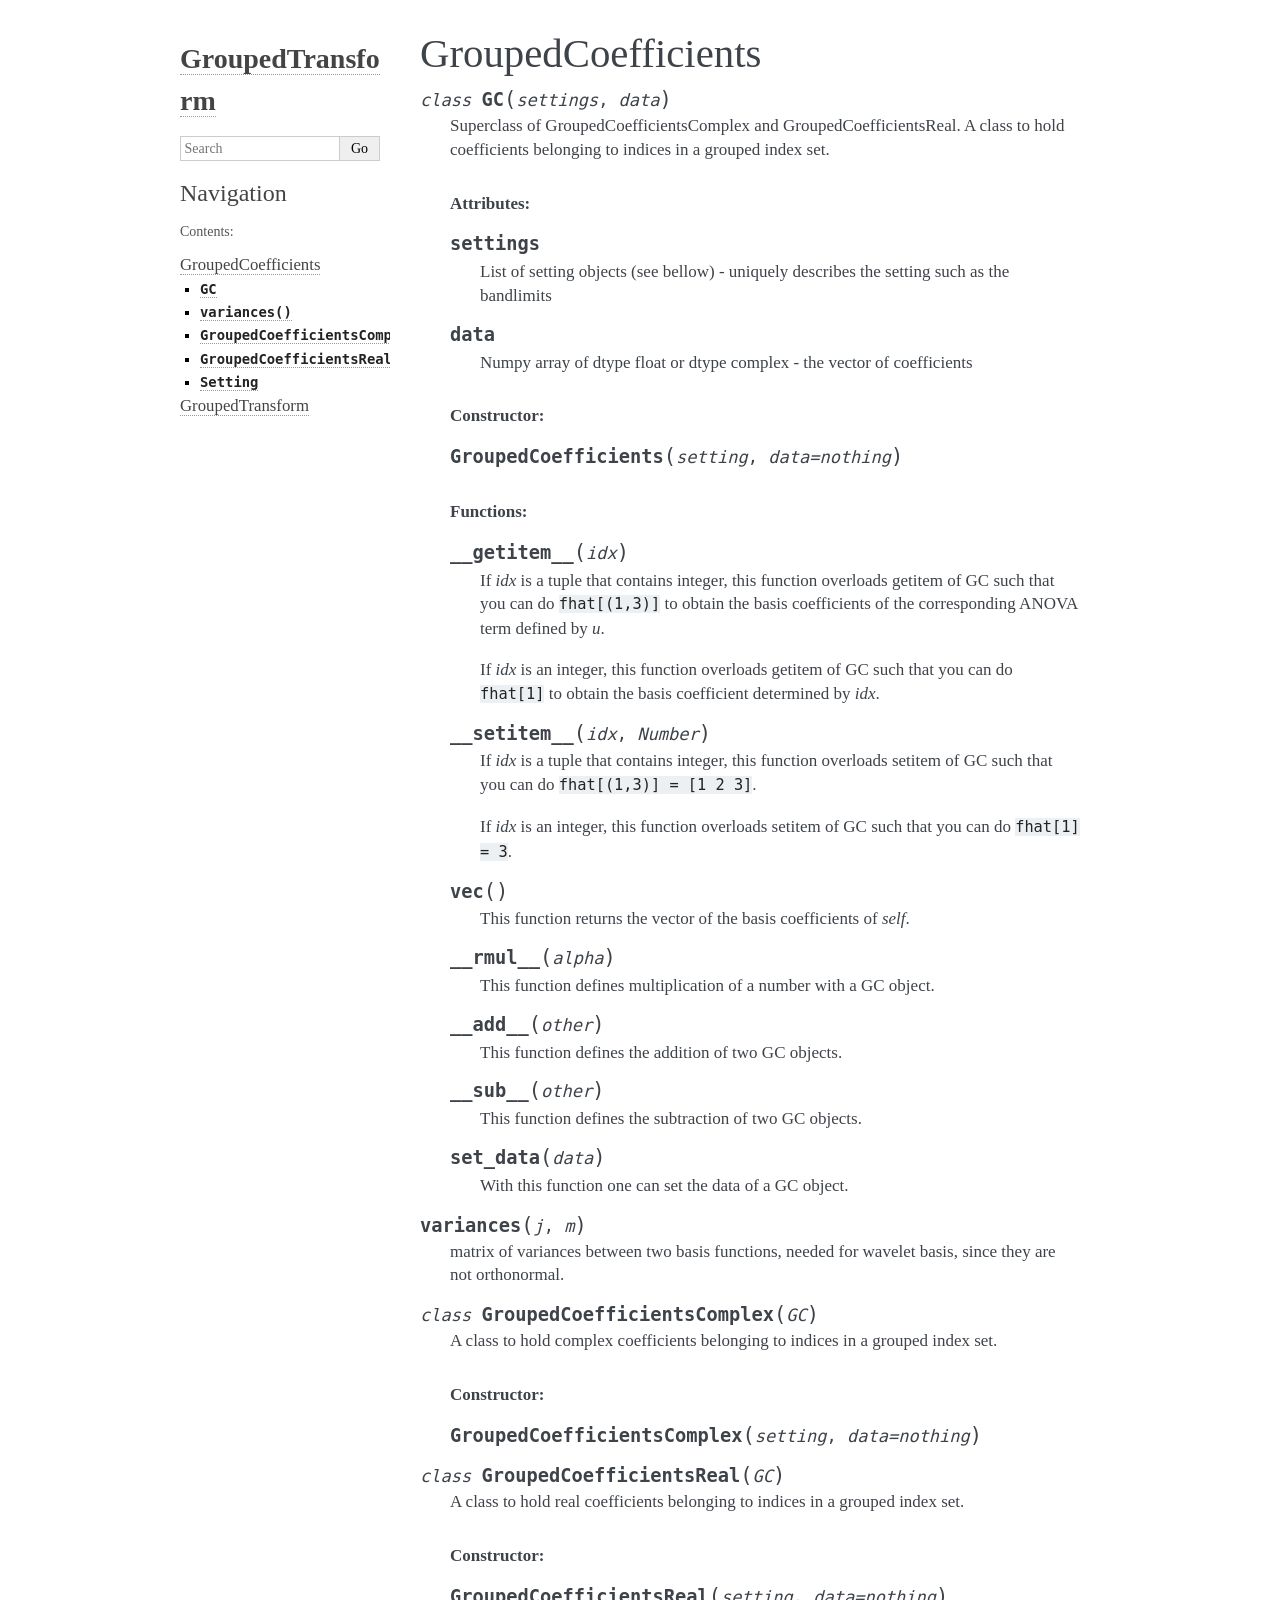
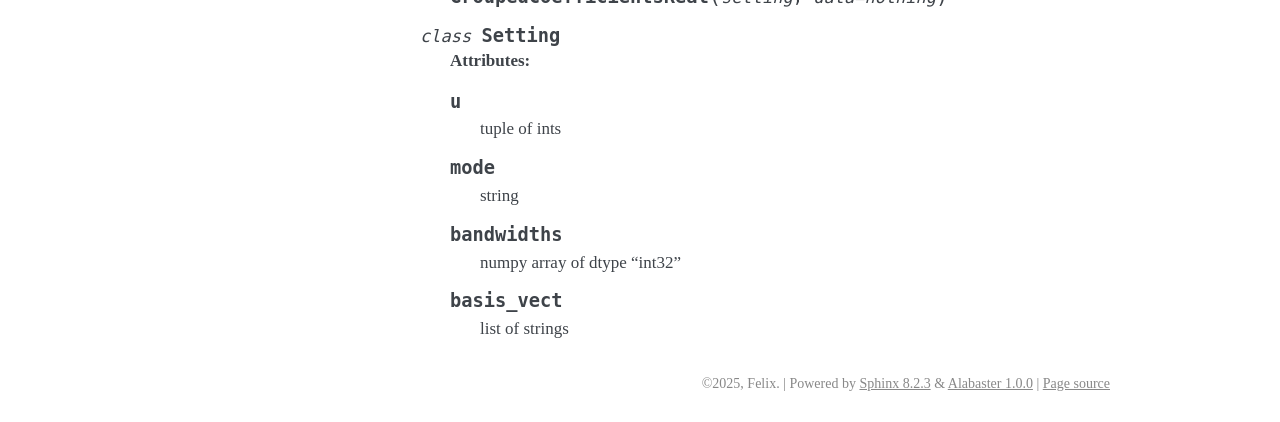
==== GC.html @ cc87ff0a "deploy: 52db843115d03a00d47e2cb00f927df97d5983b2" ====
<!DOCTYPE html>

<html lang="en" data-content_root="./">
  <head>
    <meta charset="utf-8" />
    <meta name="viewport" content="width=device-width, initial-scale=1.0" /><meta name="viewport" content="width=device-width, initial-scale=1" />

    <title>GroupedCoefficients &#8212; GroupedTransform 29.07.2025 documentation</title>
    <link rel="stylesheet" type="text/css" href="_static/pygments.css?v=d1102ebc" />
    <link rel="stylesheet" type="text/css" href="_static/basic.css?v=b08954a9" />
    <link rel="stylesheet" type="text/css" href="_static/alabaster.css?v=27fed22d" />
    <script src="_static/documentation_options.js?v=f8a20051"></script>
    <script src="_static/doctools.js?v=9bcbadda"></script>
    <script src="_static/sphinx_highlight.js?v=dc90522c"></script>
    <link rel="index" title="Index" href="genindex.html" />
    <link rel="search" title="Search" href="search.html" />
    <link rel="next" title="GroupedTransform" href="GroupedTransforms.html" />
    <link rel="prev" title="Test documentation" href="index.html" />
   
  <link rel="stylesheet" href="_static/custom.css" type="text/css" />
  

  
  

  </head><body>
  

    <div class="document">
      <div class="documentwrapper">
        <div class="bodywrapper">
          

          <div class="body" role="main">
            
  <section id="groupedcoefficients">
<h1>GroupedCoefficients<a class="headerlink" href="#groupedcoefficients" title="Link to this heading">¶</a></h1>
<dl class="py class">
<dt class="sig sig-object py" id="GC">
<em class="property"><span class="k"><span class="pre">class</span></span><span class="w"> </span></em><span class="sig-name descname"><span class="pre">GC</span></span><span class="sig-paren">(</span><em class="sig-param"><span class="n"><span class="pre">settings</span></span></em>, <em class="sig-param"><span class="n"><span class="pre">data</span></span></em><span class="sig-paren">)</span><a class="headerlink" href="#GC" title="Link to this definition">¶</a></dt>
<dd><p>Superclass of GroupedCoefficientsComplex and GroupedCoefficientsReal.
A class to hold coefficients belonging to indices in a grouped index set.</p>
<p class="rubric">Attributes:</p>
<dl class="py attribute">
<dt class="sig sig-object py" id="GC.settings">
<span class="sig-name descname"><span class="pre">settings</span></span><a class="headerlink" href="#GC.settings" title="Link to this definition">¶</a></dt>
<dd><p>List of setting objects (see bellow) - uniquely describes the setting such as the bandlimits</p>
</dd></dl>

<dl class="py attribute">
<dt class="sig sig-object py" id="GC.data">
<span class="sig-name descname"><span class="pre">data</span></span><a class="headerlink" href="#GC.data" title="Link to this definition">¶</a></dt>
<dd><p>Numpy array of dtype float or dtype complex - the vector of coefficients</p>
</dd></dl>

<p class="rubric">Constructor:</p>
<dl class="py method">
<dt class="sig sig-object py" id="GC.GroupedCoefficients">
<span class="sig-name descname"><span class="pre">GroupedCoefficients</span></span><span class="sig-paren">(</span><em class="sig-param"><span class="n"><span class="pre">setting</span></span></em>, <em class="sig-param"><span class="n"><span class="pre">data</span></span><span class="o"><span class="pre">=</span></span><span class="default_value"><span class="pre">nothing</span></span></em><span class="sig-paren">)</span><a class="headerlink" href="#GC.GroupedCoefficients" title="Link to this definition">¶</a></dt>
<dd></dd></dl>

<p class="rubric">Functions:</p>
<dl class="py method">
<dt class="sig sig-object py" id="GC.__getitem__">
<span class="sig-name descname"><span class="pre">__getitem__</span></span><span class="sig-paren">(</span><em class="sig-param"><span class="n"><span class="pre">idx</span></span></em><span class="sig-paren">)</span><a class="headerlink" href="#GC.__getitem__" title="Link to this definition">¶</a></dt>
<dd><p>If <cite>idx</cite> is a tuple that contains integer,
this function overloads getitem of GC such that you can do <code class="docutils literal notranslate"><span class="pre">fhat[(1,3)]</span></code> to obtain the basis coefficients of the corresponding ANOVA term defined by <cite>u</cite>.</p>
<p>If <cite>idx</cite> is an integer,
this function overloads getitem of GC such that you can do <code class="docutils literal notranslate"><span class="pre">fhat[1]</span></code> to obtain the basis coefficient determined by <cite>idx</cite>.</p>
</dd></dl>

<dl class="py method">
<dt class="sig sig-object py" id="GC.__setitem__">
<span class="sig-name descname"><span class="pre">__setitem__</span></span><span class="sig-paren">(</span><em class="sig-param"><span class="n"><span class="pre">idx</span></span></em>, <em class="sig-param"><span class="n"><span class="pre">Number</span></span></em><span class="sig-paren">)</span><a class="headerlink" href="#GC.__setitem__" title="Link to this definition">¶</a></dt>
<dd><p>If <cite>idx</cite> is a tuple that contains integer,
this function overloads setitem of GC such that you can do <code class="docutils literal notranslate"><span class="pre">fhat[(1,3)]</span> <span class="pre">=</span> <span class="pre">[1</span> <span class="pre">2</span> <span class="pre">3]</span></code>.</p>
<p>If <cite>idx</cite> is an integer,
this function overloads setitem of GC such that you can do <code class="docutils literal notranslate"><span class="pre">fhat[1]</span> <span class="pre">=</span> <span class="pre">3</span></code>.</p>
</dd></dl>

<dl class="py method">
<dt class="sig sig-object py" id="GC.vec">
<span class="sig-name descname"><span class="pre">vec</span></span><span class="sig-paren">(</span><span class="sig-paren">)</span><a class="headerlink" href="#GC.vec" title="Link to this definition">¶</a></dt>
<dd><p>This function returns the vector of the basis coefficients of <cite>self</cite>.</p>
</dd></dl>

<dl class="py method">
<dt class="sig sig-object py" id="GC.__rmul__">
<span class="sig-name descname"><span class="pre">__rmul__</span></span><span class="sig-paren">(</span><em class="sig-param"><span class="n"><span class="pre">alpha</span></span></em><span class="sig-paren">)</span><a class="headerlink" href="#GC.__rmul__" title="Link to this definition">¶</a></dt>
<dd><p>This function defines multiplication of a number with a GC object.</p>
</dd></dl>

<dl class="py method">
<dt class="sig sig-object py" id="GC.__add__">
<span class="sig-name descname"><span class="pre">__add__</span></span><span class="sig-paren">(</span><em class="sig-param"><span class="n"><span class="pre">other</span></span></em><span class="sig-paren">)</span><a class="headerlink" href="#GC.__add__" title="Link to this definition">¶</a></dt>
<dd><p>This function defines the addition of two GC objects.</p>
</dd></dl>

<dl class="py method">
<dt class="sig sig-object py" id="GC.__sub__">
<span class="sig-name descname"><span class="pre">__sub__</span></span><span class="sig-paren">(</span><em class="sig-param"><span class="n"><span class="pre">other</span></span></em><span class="sig-paren">)</span><a class="headerlink" href="#GC.__sub__" title="Link to this definition">¶</a></dt>
<dd><p>This function defines the subtraction of two GC objects.</p>
</dd></dl>

<dl class="py method">
<dt class="sig sig-object py" id="GC.set_data">
<span class="sig-name descname"><span class="pre">set_data</span></span><span class="sig-paren">(</span><em class="sig-param"><span class="n"><span class="pre">data</span></span></em><span class="sig-paren">)</span><a class="headerlink" href="#GC.set_data" title="Link to this definition">¶</a></dt>
<dd><p>With this function one can set the data of a GC object.</p>
</dd></dl>

</dd></dl>

<dl class="py function">
<dt class="sig sig-object py" id="variances">
<span class="sig-name descname"><span class="pre">variances</span></span><span class="sig-paren">(</span><em class="sig-param"><span class="n"><span class="pre">j</span></span></em>, <em class="sig-param"><span class="n"><span class="pre">m</span></span></em><span class="sig-paren">)</span><a class="headerlink" href="#variances" title="Link to this definition">¶</a></dt>
<dd><p>matrix of variances between two basis functions, needed for wavelet basis, since they are not orthonormal.</p>
</dd></dl>

<dl class="py class">
<dt class="sig sig-object py" id="GroupedCoefficientsComplex">
<em class="property"><span class="k"><span class="pre">class</span></span><span class="w"> </span></em><span class="sig-name descname"><span class="pre">GroupedCoefficientsComplex</span></span><span class="sig-paren">(</span><em class="sig-param"><span class="n"><span class="pre">GC</span></span></em><span class="sig-paren">)</span><a class="headerlink" href="#GroupedCoefficientsComplex" title="Link to this definition">¶</a></dt>
<dd><p>A class to hold complex coefficients belonging to indices in a grouped index set.</p>
<p class="rubric">Constructor:</p>
<dl class="py method">
<dt class="sig sig-object py" id="GroupedCoefficientsComplex.GroupedCoefficientsComplex">
<span class="sig-name descname"><span class="pre">GroupedCoefficientsComplex</span></span><span class="sig-paren">(</span><em class="sig-param"><span class="n"><span class="pre">setting</span></span></em>, <em class="sig-param"><span class="n"><span class="pre">data</span></span><span class="o"><span class="pre">=</span></span><span class="default_value"><span class="pre">nothing</span></span></em><span class="sig-paren">)</span><a class="headerlink" href="#GroupedCoefficientsComplex.GroupedCoefficientsComplex" title="Link to this definition">¶</a></dt>
<dd></dd></dl>

</dd></dl>

<dl class="py class">
<dt class="sig sig-object py" id="GroupedCoefficientsReal">
<em class="property"><span class="k"><span class="pre">class</span></span><span class="w"> </span></em><span class="sig-name descname"><span class="pre">GroupedCoefficientsReal</span></span><span class="sig-paren">(</span><em class="sig-param"><span class="n"><span class="pre">GC</span></span></em><span class="sig-paren">)</span><a class="headerlink" href="#GroupedCoefficientsReal" title="Link to this definition">¶</a></dt>
<dd><p>A class to hold real coefficients belonging to indices in a grouped index set.</p>
<p class="rubric">Constructor:</p>
<dl class="py method">
<dt class="sig sig-object py" id="GroupedCoefficientsReal.GroupedCoefficientsReal">
<span class="sig-name descname"><span class="pre">GroupedCoefficientsReal</span></span><span class="sig-paren">(</span><em class="sig-param"><span class="n"><span class="pre">setting</span></span></em>, <em class="sig-param"><span class="n"><span class="pre">data</span></span><span class="o"><span class="pre">=</span></span><span class="default_value"><span class="pre">nothing</span></span></em><span class="sig-paren">)</span><a class="headerlink" href="#GroupedCoefficientsReal.GroupedCoefficientsReal" title="Link to this definition">¶</a></dt>
<dd></dd></dl>

</dd></dl>

<dl class="py class">
<dt class="sig sig-object py" id="Setting">
<em class="property"><span class="k"><span class="pre">class</span></span><span class="w"> </span></em><span class="sig-name descname"><span class="pre">Setting</span></span><a class="headerlink" href="#Setting" title="Link to this definition">¶</a></dt>
<dd><p class="rubric">Attributes:</p>
<dl class="py attribute">
<dt class="sig sig-object py" id="Setting.u">
<span class="sig-name descname"><span class="pre">u</span></span><a class="headerlink" href="#Setting.u" title="Link to this definition">¶</a></dt>
<dd><p>tuple of ints</p>
</dd></dl>

<dl class="py attribute">
<dt class="sig sig-object py" id="Setting.mode">
<span class="sig-name descname"><span class="pre">mode</span></span><a class="headerlink" href="#Setting.mode" title="Link to this definition">¶</a></dt>
<dd><p>string</p>
</dd></dl>

<dl class="py attribute">
<dt class="sig sig-object py" id="Setting.bandwidths">
<span class="sig-name descname"><span class="pre">bandwidths</span></span><a class="headerlink" href="#Setting.bandwidths" title="Link to this definition">¶</a></dt>
<dd><p>numpy array of dtype “int32”</p>
</dd></dl>

<dl class="py attribute">
<dt class="sig sig-object py" id="Setting.basis_vect">
<span class="sig-name descname"><span class="pre">basis_vect</span></span><a class="headerlink" href="#Setting.basis_vect" title="Link to this definition">¶</a></dt>
<dd><p>list of strings</p>
</dd></dl>

</dd></dl>

</section>


          </div>
          
        </div>
      </div>
      <div class="sphinxsidebar" role="navigation" aria-label="Main">
        <div class="sphinxsidebarwrapper">
<h1 class="logo"><a href="index.html">GroupedTransform</a></h1>









<search id="searchbox" style="display: none" role="search">
    <div class="searchformwrapper">
    <form class="search" action="search.html" method="get">
      <input type="text" name="q" aria-labelledby="searchlabel" autocomplete="off" autocorrect="off" autocapitalize="off" spellcheck="false" placeholder="Search"/>
      <input type="submit" value="Go" />
    </form>
    </div>
</search>
<script>document.getElementById('searchbox').style.display = "block"</script><h3>Navigation</h3>
<p class="caption" role="heading"><span class="caption-text">Contents:</span></p>
<ul class="current">
<li class="toctree-l1 current"><a class="current reference internal" href="#">GroupedCoefficients</a><ul>
<li class="toctree-l2"><a class="reference internal" href="#GC"><code class="docutils literal notranslate"><span class="pre">GC</span></code></a></li>
<li class="toctree-l2"><a class="reference internal" href="#variances"><code class="docutils literal notranslate"><span class="pre">variances()</span></code></a></li>
<li class="toctree-l2"><a class="reference internal" href="#GroupedCoefficientsComplex"><code class="docutils literal notranslate"><span class="pre">GroupedCoefficientsComplex</span></code></a></li>
<li class="toctree-l2"><a class="reference internal" href="#GroupedCoefficientsReal"><code class="docutils literal notranslate"><span class="pre">GroupedCoefficientsReal</span></code></a></li>
<li class="toctree-l2"><a class="reference internal" href="#Setting"><code class="docutils literal notranslate"><span class="pre">Setting</span></code></a></li>
</ul>
</li>
<li class="toctree-l1"><a class="reference internal" href="GroupedTransforms.html">GroupedTransform</a></li>
</ul>

<div class="relations">
<h3>Related Topics</h3>
<ul>
  <li><a href="index.html">Documentation overview</a><ul>
      <li>Previous: <a href="index.html" title="previous chapter">Test documentation</a></li>
      <li>Next: <a href="GroupedTransforms.html" title="next chapter">GroupedTransform</a></li>
  </ul></li>
</ul>
</div>








        </div>
      </div>
      <div class="clearer"></div>
    </div>
    <div class="footer">
      &#169;2025, Felix.
      
      |
      Powered by <a href="https://www.sphinx-doc.org/">Sphinx 8.2.3</a>
      &amp; <a href="https://alabaster.readthedocs.io">Alabaster 1.0.0</a>
      
      |
      <a href="_sources/GC.rst.txt"
          rel="nofollow">Page source</a>
    </div>

    

    
  </body>
</html>
---- _static/pygments.css ----
pre { line-height: 125%; }
td.linenos .normal { color: inherit; background-color: transparent; padding-left: 5px; padding-right: 5px; }
span.linenos { color: inherit; background-color: transparent; padding-left: 5px; padding-right: 5px; }
td.linenos .special { color: #000000; background-color: #ffffc0; padding-left: 5px; padding-right: 5px; }
span.linenos.special { color: #000000; background-color: #ffffc0; padding-left: 5px; padding-right: 5px; }
.highlight .hll { background-color: #ffffcc }
.highlight { background: #f8f8f8; }
.highlight .c { color: #8f5902; font-style: italic } /* Comment */
.highlight .err { color: #a40000; border: 1px solid #ef2929 } /* Error */
.highlight .g { color: #000000 } /* Generic */
.highlight .k { color: #004461; font-weight: bold } /* Keyword */
.highlight .l { color: #000000 } /* Literal */
.highlight .n { color: #000000 } /* Name */
.highlight .o { color: #582800 } /* Operator */
.highlight .x { color: #000000 } /* Other */
.highlight .p { color: #000000; font-weight: bold } /* Punctuation */
.highlight .ch { color: #8f5902; font-style: italic } /* Comment.Hashbang */
.highlight .cm { color: #8f5902; font-style: italic } /* Comment.Multiline */
.highlight .cp { color: #8f5902 } /* Comment.Preproc */
.highlight .cpf { color: #8f5902; font-style: italic } /* Comment.PreprocFile */
.highlight .c1 { color: #8f5902; font-style: italic } /* Comment.Single */
.highlight .cs { color: #8f5902; font-style: italic } /* Comment.Special */
.highlight .gd { color: #a40000 } /* Generic.Deleted */
.highlight .ge { color: #000000; font-style: italic } /* Generic.Emph */
.highlight .ges { color: #000000 } /* Generic.EmphStrong */
.highlight .gr { color: #ef2929 } /* Generic.Error */
.highlight .gh { color: #000080; font-weight: bold } /* Generic.Heading */
.highlight .gi { color: #00A000 } /* Generic.Inserted */
.highlight .go { color: #888888 } /* Generic.Output */
.highlight .gp { color: #745334 } /* Generic.Prompt */
.highlight .gs { color: #000000; font-weight: bold } /* Generic.Strong */
.highlight .gu { color: #800080; font-weight: bold } /* Generic.Subheading */
.highlight .gt { color: #a40000; font-weight: bold } /* Generic.Traceback */
.highlight .kc { color: #004461; font-weight: bold } /* Keyword.Constant */
.highlight .kd { color: #004461; font-weight: bold } /* Keyword.Declaration */
.highlight .kn { color: #004461; font-weight: bold } /* Keyword.Namespace */
.highlight .kp { color: #004461; font-weight: bold } /* Keyword.Pseudo */
.highlight .kr { color: #004461; font-weight: bold } /* Keyword.Reserved */
.highlight .kt { color: #004461; font-weight: bold } /* Keyword.Type */
.highlight .ld { color: #000000 } /* Literal.Date */
.highlight .m { color: #990000 } /* Literal.Number */
.highlight .s { color: #4e9a06 } /* Literal.String */
.highlight .na { color: #c4a000 } /* Name.Attribute */
.highlight .nb { color: #004461 } /* Name.Builtin */
.highlight .nc { color: #000000 } /* Name.Class */
.highlight .no { color: #000000 } /* Name.Constant */
.highlight .nd { color: #888888 } /* Name.Decorator */
.highlight .ni { color: #ce5c00 } /* Name.Entity */
.highlight .ne { color: #cc0000; font-weight: bold } /* Name.Exception */
.highlight .nf { color: #000000 } /* Name.Function */
.highlight .nl { color: #f57900 } /* Name.Label */
.highlight .nn { color: #000000 } /* Name.Namespace */
.highlight .nx { color: #000000 } /* Name.Other */
.highlight .py { color: #000000 } /* Name.Property */
.highlight .nt { color: #004461; font-weight: bold } /* Name.Tag */
.highlight .nv { color: #000000 } /* Name.Variable */
.highlight .ow { color: #004461; font-weight: bold } /* Operator.Word */
.highlight .pm { color: #000000; font-weight: bold } /* Punctuation.Marker */
.highlight .w { color: #f8f8f8 } /* Text.Whitespace */
.highlight .mb { color: #990000 } /* Literal.Number.Bin */
.highlight .mf { color: #990000 } /* Literal.Number.Float */
.highlight .mh { color: #990000 } /* Literal.Number.Hex */
.highlight .mi { color: #990000 } /* Literal.Number.Integer */
.highlight .mo { color: #990000 } /* Literal.Number.Oct */
.highlight .sa { color: #4e9a06 } /* Literal.String.Affix */
.highlight .sb { color: #4e9a06 } /* Literal.String.Backtick */
.highlight .sc { color: #4e9a06 } /* Literal.String.Char */
.highlight .dl { color: #4e9a06 } /* Literal.String.Delimiter */
.highlight .sd { color: #8f5902; font-style: italic } /* Literal.String.Doc */
.highlight .s2 { color: #4e9a06 } /* Literal.String.Double */
.highlight .se { color: #4e9a06 } /* Literal.String.Escape */
.highlight .sh { color: #4e9a06 } /* Literal.String.Heredoc */
.highlight .si { color: #4e9a06 } /* Literal.String.Interpol */
.highlight .sx { color: #4e9a06 } /* Literal.String.Other */
.highlight .sr { color: #4e9a06 } /* Literal.String.Regex */
.highlight .s1 { color: #4e9a06 } /* Literal.String.Single */
.highlight .ss { color: #4e9a06 } /* Literal.String.Symbol */
.highlight .bp { color: #3465a4 } /* Name.Builtin.Pseudo */
.highlight .fm { color: #000000 } /* Name.Function.Magic */
.highlight .vc { color: #000000 } /* Name.Variable.Class */
.highlight .vg { color: #000000 } /* Name.Variable.Global */
.highlight .vi { color: #000000 } /* Name.Variable.Instance */
.highlight .vm { color: #000000 } /* Name.Variable.Magic */
.highlight .il { color: #990000 } /* Literal.Number.Integer.Long */
---- _static/basic.css ----
/*
 * Sphinx stylesheet -- basic theme.
 */

/* -- main layout ----------------------------------------------------------- */

div.clearer {
    clear: both;
}

div.section::after {
    display: block;
    content: '';
    clear: left;
}

/* -- relbar ---------------------------------------------------------------- */

div.related {
    width: 100%;
    font-size: 90%;
}

div.related h3 {
    display: none;
}

div.related ul {
    margin: 0;
    padding: 0 0 0 10px;
    list-style: none;
}

div.related li {
    display: inline;
}

div.related li.right {
    float: right;
    margin-right: 5px;
}

/* -- sidebar --------------------------------------------------------------- */

div.sphinxsidebarwrapper {
    padding: 10px 5px 0 10px;
}

div.sphinxsidebar {
    float: left;
    width: 230px;
    margin-left: -100%;
    font-size: 90%;
    word-wrap: break-word;
    overflow-wrap : break-word;
}

div.sphinxsidebar ul {
    list-style: none;
}

div.sphinxsidebar ul ul,
div.sphinxsidebar ul.want-points {
    margin-left: 20px;
    list-style: square;
}

div.sphinxsidebar ul ul {
    margin-top: 0;
    margin-bottom: 0;
}

div.sphinxsidebar form {
    margin-top: 10px;
}

div.sphinxsidebar input {
    border: 1px solid #98dbcc;
    font-family: sans-serif;
    font-size: 1em;
}

div.sphinxsidebar #searchbox form.search {
    overflow: hidden;
}

div.sphinxsidebar #searchbox input[type="text"] {
    float: left;
    width: 80%;
    padding: 0.25em;
    box-sizing: border-box;
}

div.sphinxsidebar #searchbox input[type="submit"] {
    float: left;
    width: 20%;
    border-left: none;
    padding: 0.25em;
    box-sizing: border-box;
}


img {
    border: 0;
    max-width: 100%;
}

/* -- search page ----------------------------------------------------------- */

ul.search {
    margin-top: 10px;
}

ul.search li {
    padding: 5px 0;
}

ul.search li a {
    font-weight: bold;
}

ul.search li p.context {
    color: #888;
    margin: 2px 0 0 30px;
    text-align: left;
}

ul.keywordmatches li.goodmatch a {
    font-weight: bold;
}

/* -- index page ------------------------------------------------------------ */

table.contentstable {
    width: 90%;
    margin-left: auto;
    margin-right: auto;
}

table.contentstable p.biglink {
    line-height: 150%;
}

a.biglink {
    font-size: 1.3em;
}

span.linkdescr {
    font-style: italic;
    padding-top: 5px;
    font-size: 90%;
}

/* -- general index --------------------------------------------------------- */

table.indextable {
    width: 100%;
}

table.indextable td {
    text-align: left;
    vertical-align: top;
}

table.indextable ul {
    margin-top: 0;
    margin-bottom: 0;
    list-style-type: none;
}

table.indextable > tbody > tr > td > ul {
    padding-left: 0em;
}

table.indextable tr.pcap {
    height: 10px;
}

table.indextable tr.cap {
    margin-top: 10px;
    background-color: #f2f2f2;
}

img.toggler {
    margin-right: 3px;
    margin-top: 3px;
    cursor: pointer;
}

div.modindex-jumpbox {
    border-top: 1px solid #ddd;
    border-bottom: 1px solid #ddd;
    margin: 1em 0 1em 0;
    padding: 0.4em;
}

div.genindex-jumpbox {
    border-top: 1px solid #ddd;
    border-bottom: 1px solid #ddd;
    margin: 1em 0 1em 0;
    padding: 0.4em;
}

/* -- domain module index --------------------------------------------------- */

table.modindextable td {
    padding: 2px;
    border-collapse: collapse;
}

/* -- general body styles --------------------------------------------------- */

div.body {
    min-width: inherit;
    max-width: 800px;
}

div.body p, div.body dd, div.body li, div.body blockquote {
    -moz-hyphens: auto;
    -ms-hyphens: auto;
    -webkit-hyphens: auto;
    hyphens: auto;
}

a.headerlink {
    visibility: hidden;
}

a:visited {
    color: #551A8B;
}

h1:hover > a.headerlink,
h2:hover > a.headerlink,
h3:hover > a.headerlink,
h4:hover > a.headerlink,
h5:hover > a.headerlink,
h6:hover > a.headerlink,
dt:hover > a.headerlink,
caption:hover > a.headerlink,
p.caption:hover > a.headerlink,
div.code-block-caption:hover > a.headerlink {
    visibility: visible;
}

div.body p.caption {
    text-align: inherit;
}

div.body td {
    text-align: left;
}

.first {
    margin-top: 0 !important;
}

p.rubric {
    margin-top: 30px;
    font-weight: bold;
}

img.align-left, figure.align-left, .figure.align-left, object.align-left {
    clear: left;
    float: left;
    margin-right: 1em;
}

img.align-right, figure.align-right, .figure.align-right, object.align-right {
    clear: right;
    float: right;
    margin-left: 1em;
}

img.align-center, figure.align-center, .figure.align-center, object.align-center {
  display: block;
  margin-left: auto;
  margin-right: auto;
}

img.align-default, figure.align-default, .figure.align-default {
  display: block;
  margin-left: auto;
  margin-right: auto;
}

.align-left {
    text-align: left;
}

.align-center {
    text-align: center;
}

.align-default {
    text-align: center;
}

.align-right {
    text-align: right;
}

/* -- sidebars -------------------------------------------------------------- */

div.sidebar,
aside.sidebar {
    margin: 0 0 0.5em 1em;
    border: 1px solid #ddb;
    padding: 7px;
    background-color: #ffe;
    width: 40%;
    float: right;
    clear: right;
    overflow-x: auto;
}

p.sidebar-title {
    font-weight: bold;
}

nav.contents,
aside.topic,
div.admonition, div.topic, blockquote {
    clear: left;
}

/* -- topics ---------------------------------------------------------------- */

nav.contents,
aside.topic,
div.topic {
    border: 1px solid #ccc;
    padding: 7px;
    margin: 10px 0 10px 0;
}

p.topic-title {
    font-size: 1.1em;
    font-weight: bold;
    margin-top: 10px;
}

/* -- admonitions ----------------------------------------------------------- */

div.admonition {
    margin-top: 10px;
    margin-bottom: 10px;
    padding: 7px;
}

div.admonition dt {
    font-weight: bold;
}

p.admonition-title {
    margin: 0px 10px 5px 0px;
    font-weight: bold;
}

div.body p.centered {
    text-align: center;
    margin-top: 25px;
}

/* -- content of sidebars/topics/admonitions -------------------------------- */

div.sidebar > :last-child,
aside.sidebar > :last-child,
nav.contents > :last-child,
aside.topic > :last-child,
div.topic > :last-child,
div.admonition > :last-child {
    margin-bottom: 0;
}

div.sidebar::after,
aside.sidebar::after,
nav.contents::after,
aside.topic::after,
div.topic::after,
div.admonition::after,
blockquote::after {
    display: block;
    content: '';
    clear: both;
}

/* -- tables ---------------------------------------------------------------- */

table.docutils {
    margin-top: 10px;
    margin-bottom: 10px;
    border: 0;
    border-collapse: collapse;
}

table.align-center {
    margin-left: auto;
    margin-right: auto;
}

table.align-default {
    margin-left: auto;
    margin-right: auto;
}

table caption span.caption-number {
    font-style: italic;
}

table caption span.caption-text {
}

table.docutils td, table.docutils th {
    padding: 1px 8px 1px 5px;
    border-top: 0;
    border-left: 0;
    border-right: 0;
    border-bottom: 1px solid #aaa;
}

th {
    text-align: left;
    padding-right: 5px;
}

table.citation {
    border-left: solid 1px gray;
    margin-left: 1px;
}

table.citation td {
    border-bottom: none;
}

th > :first-child,
td > :first-child {
    margin-top: 0px;
}

th > :last-child,
td > :last-child {
    margin-bottom: 0px;
}

/* -- figures --------------------------------------------------------------- */

div.figure, figure {
    margin: 0.5em;
    padding: 0.5em;
}

div.figure p.caption, figcaption {
    padding: 0.3em;
}

div.figure p.caption span.caption-number,
figcaption span.caption-number {
    font-style: italic;
}

div.figure p.caption span.caption-text,
figcaption span.caption-text {
}

/* -- field list styles ----------------------------------------------------- */

table.field-list td, table.field-list th {
    border: 0 !important;
}

.field-list ul {
    margin: 0;
    padding-left: 1em;
}

.field-list p {
    margin: 0;
}

.field-name {
    -moz-hyphens: manual;
    -ms-hyphens: manual;
    -webkit-hyphens: manual;
    hyphens: manual;
}

/* -- hlist styles ---------------------------------------------------------- */

table.hlist {
    margin: 1em 0;
}

table.hlist td {
    vertical-align: top;
}

/* -- object description styles --------------------------------------------- */

.sig {
	font-family: 'Consolas', 'Menlo', 'DejaVu Sans Mono', 'Bitstream Vera Sans Mono', monospace;
}

.sig-name, code.descname {
    background-color: transparent;
    font-weight: bold;
}

.sig-name {
	font-size: 1.1em;
}

code.descname {
    font-size: 1.2em;
}

.sig-prename, code.descclassname {
    background-color: transparent;
}

.optional {
    font-size: 1.3em;
}

.sig-paren {
    font-size: larger;
}

.sig-param.n {
	font-style: italic;
}

/* C++ specific styling */

.sig-inline.c-texpr,
.sig-inline.cpp-texpr {
	font-family: unset;
}

.sig.c   .k, .sig.c   .kt,
.sig.cpp .k, .sig.cpp .kt {
	color: #0033B3;
}

.sig.c   .m,
.sig.cpp .m {
	color: #1750EB;
}

.sig.c   .s, .sig.c   .sc,
.sig.cpp .s, .sig.cpp .sc {
	color: #067D17;
}


/* -- other body styles ----------------------------------------------------- */

ol.arabic {
    list-style: decimal;
}

ol.loweralpha {
    list-style: lower-alpha;
}

ol.upperalpha {
    list-style: upper-alpha;
}

ol.lowerroman {
    list-style: lower-roman;
}

ol.upperroman {
    list-style: upper-roman;
}

:not(li) > ol > li:first-child > :first-child,
:not(li) > ul > li:first-child > :first-child {
    margin-top: 0px;
}

:not(li) > ol > li:last-child > :last-child,
:not(li) > ul > li:last-child > :last-child {
    margin-bottom: 0px;
}

ol.simple ol p,
ol.simple ul p,
ul.simple ol p,
ul.simple ul p {
    margin-top: 0;
}

ol.simple > li:not(:first-child) > p,
ul.simple > li:not(:first-child) > p {
    margin-top: 0;
}

ol.simple p,
ul.simple p {
    margin-bottom: 0;
}

aside.footnote > span,
div.citation > span {
    float: left;
}
aside.footnote > span:last-of-type,
div.citation > span:last-of-type {
  padding-right: 0.5em;
}
aside.footnote > p {
  margin-left: 2em;
}
div.citation > p {
  margin-left: 4em;
}
aside.footnote > p:last-of-type,
div.citation > p:last-of-type {
    margin-bottom: 0em;
}
aside.footnote > p:last-of-type:after,
div.citation > p:last-of-type:after {
    content: "";
    clear: both;
}

dl.field-list {
    display: grid;
    grid-template-columns: fit-content(30%) auto;
}

dl.field-list > dt {
    font-weight: bold;
    word-break: break-word;
    padding-left: 0.5em;
    padding-right: 5px;
}

dl.field-list > dd {
    padding-left: 0.5em;
    margin-top: 0em;
    margin-left: 0em;
    margin-bottom: 0em;
}

dl {
    margin-bottom: 15px;
}

dd > :first-child {
    margin-top: 0px;
}

dd ul, dd table {
    margin-bottom: 10px;
}

dd {
    margin-top: 3px;
    margin-bottom: 10px;
    margin-left: 30px;
}

.sig dd {
    margin-top: 0px;
    margin-bottom: 0px;
}

.sig dl {
    margin-top: 0px;
    margin-bottom: 0px;
}

dl > dd:last-child,
dl > dd:last-child > :last-child {
    margin-bottom: 0;
}

dt:target, span.highlighted {
    background-color: #fbe54e;
}

rect.highlighted {
    fill: #fbe54e;
}

dl.glossary dt {
    font-weight: bold;
    font-size: 1.1em;
}

.versionmodified {
    font-style: italic;
}

.system-message {
    background-color: #fda;
    padding: 5px;
    border: 3px solid red;
}

.footnote:target  {
    background-color: #ffa;
}

.line-block {
    display: block;
    margin-top: 1em;
    margin-bottom: 1em;
}

.line-block .line-block {
    margin-top: 0;
    margin-bottom: 0;
    margin-left: 1.5em;
}

.guilabel, .menuselection {
    font-family: sans-serif;
}

.accelerator {
    text-decoration: underline;
}

.classifier {
    font-style: oblique;
}

.classifier:before {
    font-style: normal;
    margin: 0 0.5em;
    content: ":";
    display: inline-block;
}

abbr, acronym {
    border-bottom: dotted 1px;
    cursor: help;
}

/* -- code displays --------------------------------------------------------- */

pre {
    overflow: auto;
    overflow-y: hidden;  /* fixes display issues on Chrome browsers */
}

pre, div[class*="highlight-"] {
    clear: both;
}

span.pre {
    -moz-hyphens: none;
    -ms-hyphens: none;
    -webkit-hyphens: none;
    hyphens: none;
    white-space: nowrap;
}

div[class*="highlight-"] {
    margin: 1em 0;
}

td.linenos pre {
    border: 0;
    background-color: transparent;
    color: #aaa;
}

table.highlighttable {
    display: block;
}

table.highlighttable tbody {
    display: block;
}

table.highlighttable tr {
    display: flex;
}

table.highlighttable td {
    margin: 0;
    padding: 0;
}

table.highlighttable td.linenos {
    padding-right: 0.5em;
}

table.highlighttable td.code {
    flex: 1;
    overflow: hidden;
}

.highlight .hll {
    display: block;
}

div.highlight pre,
table.highlighttable pre {
    margin: 0;
}

div.code-block-caption + div {
    margin-top: 0;
}

div.code-block-caption {
    margin-top: 1em;
    padding: 2px 5px;
    font-size: small;
}

div.code-block-caption code {
    background-color: transparent;
}

table.highlighttable td.linenos,
span.linenos,
div.highlight span.gp {  /* gp: Generic.Prompt */
  user-select: none;
  -webkit-user-select: text; /* Safari fallback only */
  -webkit-user-select: none; /* Chrome/Safari */
  -moz-user-select: none; /* Firefox */
  -ms-user-select: none; /* IE10+ */
}

div.code-block-caption span.caption-number {
    padding: 0.1em 0.3em;
    font-style: italic;
}

div.code-block-caption span.caption-text {
}

div.literal-block-wrapper {
    margin: 1em 0;
}

code.xref, a code {
    background-color: transparent;
    font-weight: bold;
}

h1 code, h2 code, h3 code, h4 code, h5 code, h6 code {
    background-color: transparent;
}

.viewcode-link {
    float: right;
}

.viewcode-back {
    float: right;
    font-family: sans-serif;
}

div.viewcode-block:target {
    margin: -1px -10px;
    padding: 0 10px;
}

/* -- math display ---------------------------------------------------------- */

img.math {
    vertical-align: middle;
}

div.body div.math p {
    text-align: center;
}

span.eqno {
    float: right;
}

span.eqno a.headerlink {
    position: absolute;
    z-index: 1;
}

div.math:hover a.headerlink {
    visibility: visible;
}

/* -- printout stylesheet --------------------------------------------------- */

@media print {
    div.document,
    div.documentwrapper,
    div.bodywrapper {
        margin: 0 !important;
        width: 100%;
    }

    div.sphinxsidebar,
    div.related,
    div.footer,
    #top-link {
        display: none;
    }
}
---- _static/alabaster.css ----
/* -- page layout ----------------------------------------------------------- */

body {
    font-family: Georgia, serif;
    font-size: 17px;
    background-color: #fff;
    color: #000;
    margin: 0;
    padding: 0;
}


div.document {
    width: 940px;
    margin: 30px auto 0 auto;
}

div.documentwrapper {
    float: left;
    width: 100%;
}

div.bodywrapper {
    margin: 0 0 0 220px;
}

div.sphinxsidebar {
    width: 220px;
    font-size: 14px;
    line-height: 1.5;
}

hr {
    border: 1px solid #B1B4B6;
}

div.body {
    background-color: #fff;
    color: #3E4349;
    padding: 0 30px 0 30px;
}

div.body > .section {
    text-align: left;
}

div.footer {
    width: 940px;
    margin: 20px auto 30px auto;
    font-size: 14px;
    color: #888;
    text-align: right;
}

div.footer a {
    color: #888;
}

p.caption {
    font-family: inherit;
    font-size: inherit;
}


div.relations {
    display: none;
}


div.sphinxsidebar {
    max-height: 100%;
    overflow-y: auto;
}

div.sphinxsidebar a {
    color: #444;
    text-decoration: none;
    border-bottom: 1px dotted #999;
}

div.sphinxsidebar a:hover {
    border-bottom: 1px solid #999;
}

div.sphinxsidebarwrapper {
    padding: 18px 10px;
}

div.sphinxsidebarwrapper p.logo {
    padding: 0;
    margin: -10px 0 0 0px;
    text-align: center;
}

div.sphinxsidebarwrapper h1.logo {
    margin-top: -10px;
    text-align: center;
    margin-bottom: 5px;
    text-align: left;
}

div.sphinxsidebarwrapper h1.logo-name {
    margin-top: 0px;
}

div.sphinxsidebarwrapper p.blurb {
    margin-top: 0;
    font-style: normal;
}

div.sphinxsidebar h3,
div.sphinxsidebar h4 {
    font-family: Georgia, serif;
    color: #444;
    font-size: 24px;
    font-weight: normal;
    margin: 0 0 5px 0;
    padding: 0;
}

div.sphinxsidebar h4 {
    font-size: 20px;
}

div.sphinxsidebar h3 a {
    color: #444;
}

div.sphinxsidebar p.logo a,
div.sphinxsidebar h3 a,
div.sphinxsidebar p.logo a:hover,
div.sphinxsidebar h3 a:hover {
    border: none;
}

div.sphinxsidebar p {
    color: #555;
    margin: 10px 0;
}

div.sphinxsidebar ul {
    margin: 10px 0;
    padding: 0;
    color: #000;
}

div.sphinxsidebar ul li.toctree-l1 > a {
    font-size: 120%;
}

div.sphinxsidebar ul li.toctree-l2 > a {
    font-size: 110%;
}

div.sphinxsidebar input {
    border: 1px solid #CCC;
    font-family: Georgia, serif;
    font-size: 1em;
}

div.sphinxsidebar #searchbox {
    margin: 1em 0;
}

div.sphinxsidebar .search > div {
    display: table-cell;
}

div.sphinxsidebar hr {
    border: none;
    height: 1px;
    color: #AAA;
    background: #AAA;

    text-align: left;
    margin-left: 0;
    width: 50%;
}

div.sphinxsidebar .badge {
    border-bottom: none;
}

div.sphinxsidebar .badge:hover {
    border-bottom: none;
}

/* To address an issue with donation coming after search */
div.sphinxsidebar h3.donation {
    margin-top: 10px;
}

/* -- body styles ----------------------------------------------------------- */

a {
    color: #004B6B;
    text-decoration: underline;
}

a:hover {
    color: #6D4100;
    text-decoration: underline;
}

div.body h1,
div.body h2,
div.body h3,
div.body h4,
div.body h5,
div.body h6 {
    font-family: Georgia, serif;
    font-weight: normal;
    margin: 30px 0px 10px 0px;
    padding: 0;
}

div.body h1 { margin-top: 0; padding-top: 0; font-size: 240%; }
div.body h2 { font-size: 180%; }
div.body h3 { font-size: 150%; }
div.body h4 { font-size: 130%; }
div.body h5 { font-size: 100%; }
div.body h6 { font-size: 100%; }

a.headerlink {
    color: #DDD;
    padding: 0 4px;
    text-decoration: none;
}

a.headerlink:hover {
    color: #444;
    background: #EAEAEA;
}

div.body p, div.body dd, div.body li {
    line-height: 1.4em;
}

div.admonition {
    margin: 20px 0px;
    padding: 10px 30px;
    background-color: #EEE;
    border: 1px solid #CCC;
}

div.admonition tt.xref, div.admonition code.xref, div.admonition a tt {
    background-color: #FBFBFB;
    border-bottom: 1px solid #fafafa;
}

div.admonition p.admonition-title {
    font-family: Georgia, serif;
    font-weight: normal;
    font-size: 24px;
    margin: 0 0 10px 0;
    padding: 0;
    line-height: 1;
}

div.admonition p.last {
    margin-bottom: 0;
}

dt:target, .highlight {
    background: #FAF3E8;
}

div.warning {
    background-color: #FCC;
    border: 1px solid #FAA;
}

div.danger {
    background-color: #FCC;
    border: 1px solid #FAA;
    -moz-box-shadow: 2px 2px 4px #D52C2C;
    -webkit-box-shadow: 2px 2px 4px #D52C2C;
    box-shadow: 2px 2px 4px #D52C2C;
}

div.error {
    background-color: #FCC;
    border: 1px solid #FAA;
    -moz-box-shadow: 2px 2px 4px #D52C2C;
    -webkit-box-shadow: 2px 2px 4px #D52C2C;
    box-shadow: 2px 2px 4px #D52C2C;
}

div.caution {
    background-color: #FCC;
    border: 1px solid #FAA;
}

div.attention {
    background-color: #FCC;
    border: 1px solid #FAA;
}

div.important {
    background-color: #EEE;
    border: 1px solid #CCC;
}

div.note {
    background-color: #EEE;
    border: 1px solid #CCC;
}

div.tip {
    background-color: #EEE;
    border: 1px solid #CCC;
}

div.hint {
    background-color: #EEE;
    border: 1px solid #CCC;
}

div.seealso {
    background-color: #EEE;
    border: 1px solid #CCC;
}

div.topic {
    background-color: #EEE;
}

p.admonition-title {
    display: inline;
}

p.admonition-title:after {
    content: ":";
}

pre, tt, code {
    font-family: 'Consolas', 'Menlo', 'DejaVu Sans Mono', 'Bitstream Vera Sans Mono', monospace;
    font-size: 0.9em;
}

.hll {
    background-color: #FFC;
    margin: 0 -12px;
    padding: 0 12px;
    display: block;
}

img.screenshot {
}

tt.descname, tt.descclassname, code.descname, code.descclassname {
    font-size: 0.95em;
}

tt.descname, code.descname {
    padding-right: 0.08em;
}

img.screenshot {
    -moz-box-shadow: 2px 2px 4px #EEE;
    -webkit-box-shadow: 2px 2px 4px #EEE;
    box-shadow: 2px 2px 4px #EEE;
}

table.docutils {
    border: 1px solid #888;
    -moz-box-shadow: 2px 2px 4px #EEE;
    -webkit-box-shadow: 2px 2px 4px #EEE;
    box-shadow: 2px 2px 4px #EEE;
}

table.docutils td, table.docutils th {
    border: 1px solid #888;
    padding: 0.25em 0.7em;
}

table.field-list, table.footnote {
    border: none;
    -moz-box-shadow: none;
    -webkit-box-shadow: none;
    box-shadow: none;
}

table.footnote {
    margin: 15px 0;
    width: 100%;
    border: 1px solid #EEE;
    background: #FDFDFD;
    font-size: 0.9em;
}

table.footnote + table.footnote {
    margin-top: -15px;
    border-top: none;
}

table.field-list th {
    padding: 0 0.8em 0 0;
}

table.field-list td {
    padding: 0;
}

table.field-list p {
    margin-bottom: 0.8em;
}

/* Cloned from
 * https://github.com/sphinx-doc/sphinx/commit/ef60dbfce09286b20b7385333d63a60321784e68
 */
.field-name {
    -moz-hyphens: manual;
    -ms-hyphens: manual;
    -webkit-hyphens: manual;
    hyphens: manual;
}

table.footnote td.label {
    width: .1px;
    padding: 0.3em 0 0.3em 0.5em;
}

table.footnote td {
    padding: 0.3em 0.5em;
}

dl {
    margin-left: 0;
    margin-right: 0;
    margin-top: 0;
    padding: 0;
}

dl dd {
    margin-left: 30px;
}

blockquote {
    margin: 0 0 0 30px;
    padding: 0;
}

ul, ol {
    /* Matches the 30px from the narrow-screen "li > ul" selector below */
    margin: 10px 0 10px 30px;
    padding: 0;
}

pre {
    background: unset;
    padding: 7px 30px;
    margin: 15px 0px;
    line-height: 1.3em;
}

div.viewcode-block:target {
    background: #ffd;
}

dl pre, blockquote pre, li pre {
    margin-left: 0;
    padding-left: 30px;
}

tt, code {
    background-color: #ecf0f3;
    color: #222;
    /* padding: 1px 2px; */
}

tt.xref, code.xref, a tt {
    background-color: #FBFBFB;
    border-bottom: 1px solid #fff;
}

a.reference {
    text-decoration: none;
    border-bottom: 1px dotted #004B6B;
}

a.reference:hover {
    border-bottom: 1px solid #6D4100;
}

/* Don't put an underline on images */
a.image-reference, a.image-reference:hover {
    border-bottom: none;
}

a.footnote-reference {
    text-decoration: none;
    font-size: 0.7em;
    vertical-align: top;
    border-bottom: 1px dotted #004B6B;
}

a.footnote-reference:hover {
    border-bottom: 1px solid #6D4100;
}

a:hover tt, a:hover code {
    background: #EEE;
}

@media screen and (max-width: 940px) {

    body {
        margin: 0;
        padding: 20px 30px;
    }

    div.documentwrapper {
        float: none;
        background: #fff;
        margin-left: 0;
        margin-top: 0;
        margin-right: 0;
        margin-bottom: 0;
    }

    div.sphinxsidebar {
        display: block;
        float: none;
        width: unset;
        margin: 50px -30px -20px -30px;
        padding: 10px 20px;
        background: #333;
        color: #FFF;
    }

    div.sphinxsidebar h3, div.sphinxsidebar h4, div.sphinxsidebar p,
    div.sphinxsidebar h3 a {
        color: #fff;
    }

    div.sphinxsidebar a {
        color: #AAA;
    }

    div.sphinxsidebar p.logo {
        display: none;
    }

    div.document {
        width: 100%;
        margin: 0;
    }

    div.footer {
        display: none;
    }

    div.bodywrapper {
        margin: 0;
    }

    div.body {
        min-height: 0;
        min-width: auto; /* fixes width on small screens, breaks .hll */
        padding: 0;
    }
    
    .hll {
        /* "fixes" the breakage */
        width: max-content;
    }

    .rtd_doc_footer {
        display: none;
    }

    .document {
        width: auto;
    }

    .footer {
        width: auto;
    }

    .github {
        display: none;
    }

    ul {
        margin-left: 0;
    }

    li > ul {
       /* Matches the 30px from the "ul, ol" selector above */
        margin-left: 30px;
    }
}


/* misc. */

.revsys-inline {
    display: none!important;
}

/* Hide ugly table cell borders in ..bibliography:: directive output */
table.docutils.citation, table.docutils.citation td, table.docutils.citation th {
  border: none;
  /* Below needed in some edge cases; if not applied, bottom shadows appear */
  -moz-box-shadow: none;
  -webkit-box-shadow: none;
  box-shadow: none;
}


/* relbar */

.related {
    line-height: 30px;
    width: 100%;
    font-size: 0.9rem;
}

.related.top {
    border-bottom: 1px solid #EEE;
    margin-bottom: 20px;
}

.related.bottom {
    border-top: 1px solid #EEE;
}

.related ul {
    padding: 0;
    margin: 0;
    list-style: none;
}

.related li {
    display: inline;
}

nav#rellinks {
    float: right;
}

nav#rellinks li+li:before {
    content: "|";
}

nav#breadcrumbs li+li:before {
    content: "\00BB";
}

/* Hide certain items when printing */
@media print {
    div.related {
        display: none;
    }
}

img.github  {
    position: absolute;
    top: 0;
    border: 0;
    right: 0;
}
---- _static/custom.css ----
/* This file intentionally left blank. */
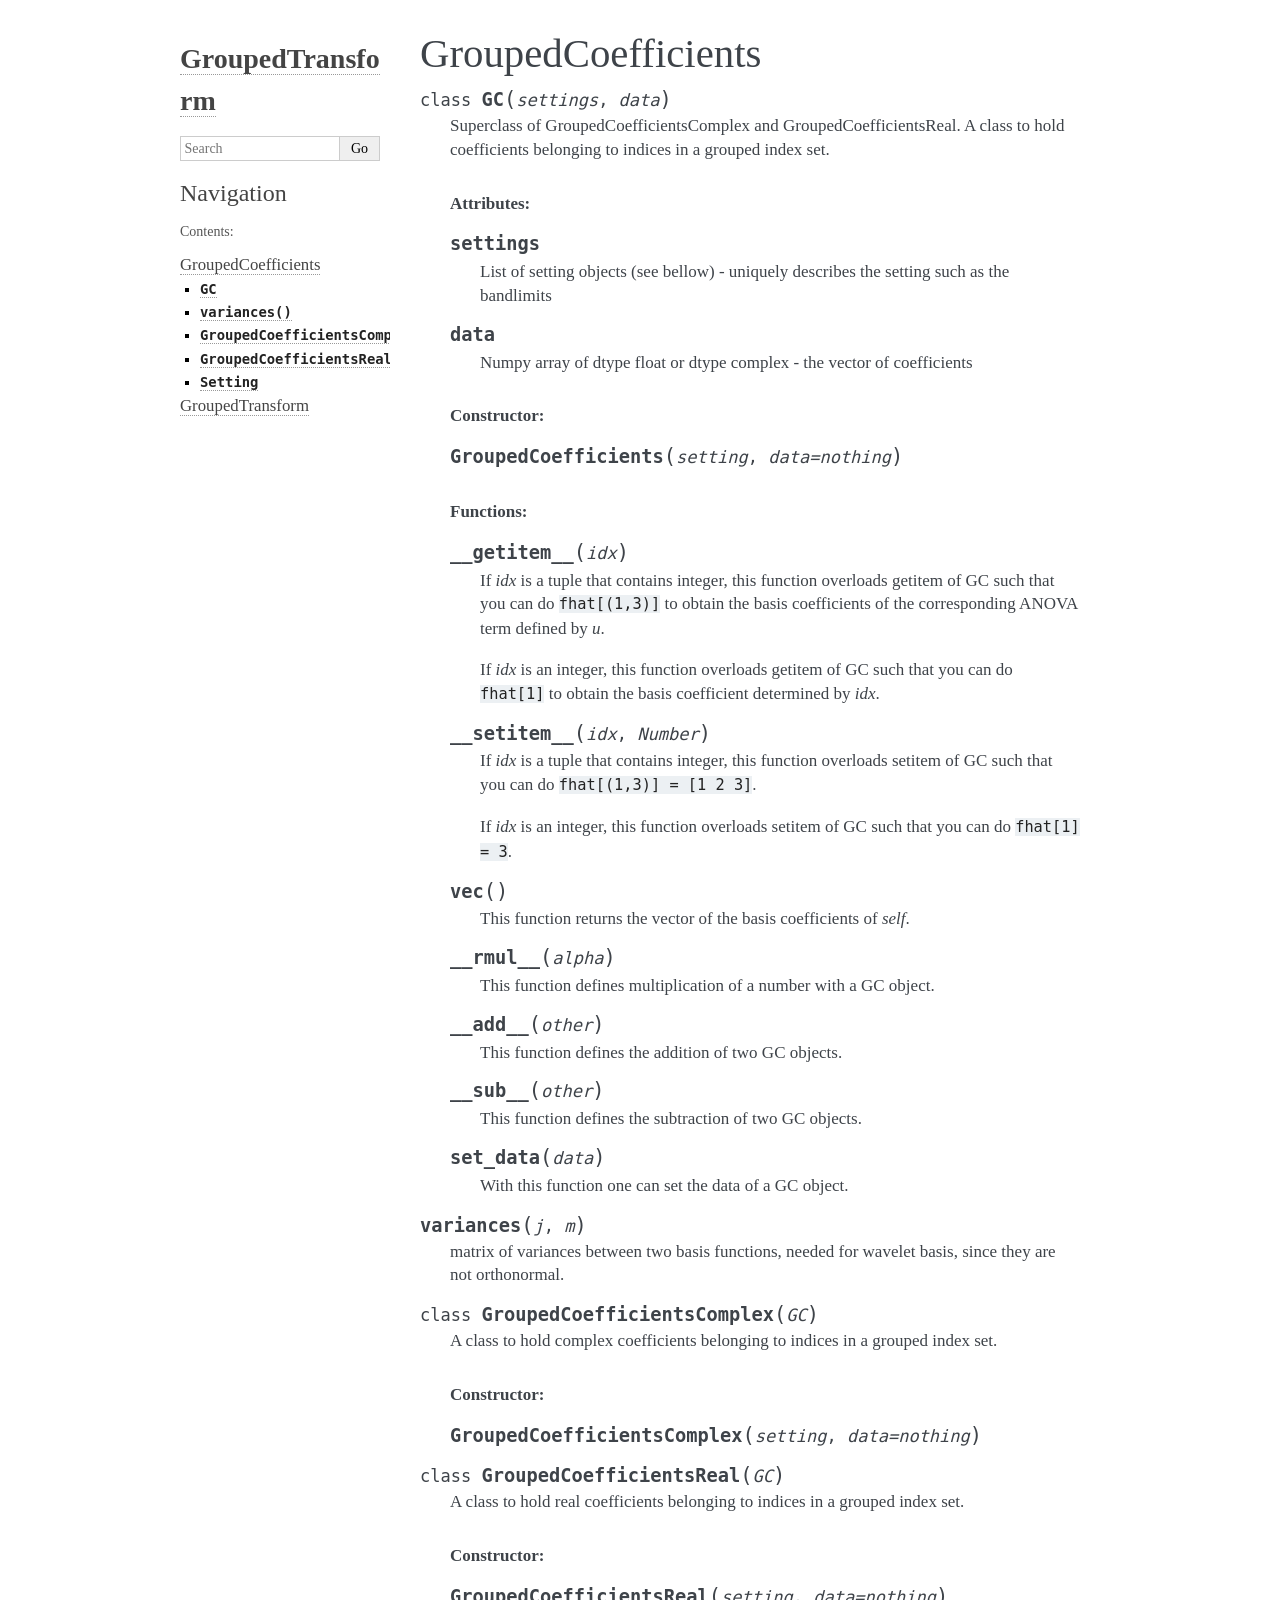
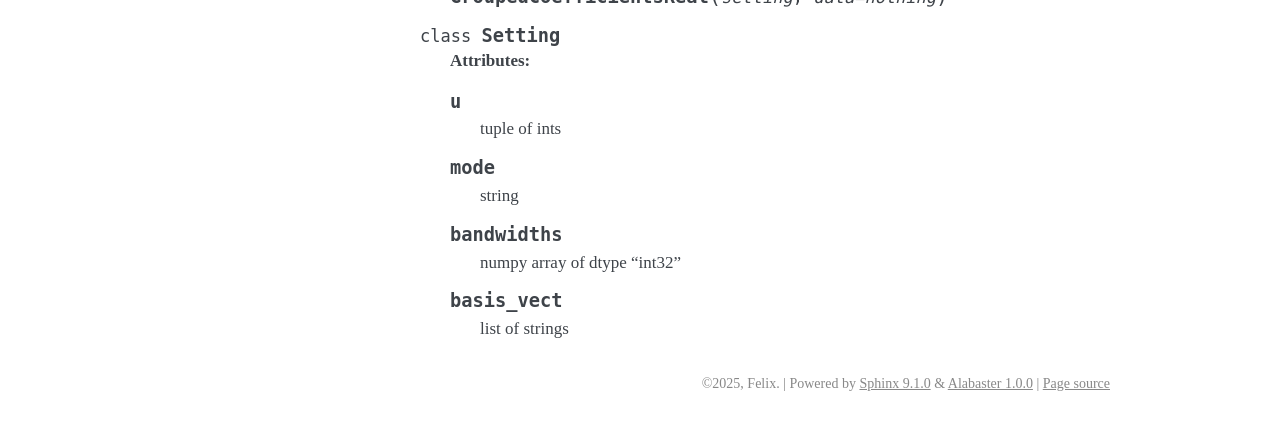
==== commit 3713f1e5: "deploy: 38b605f2cf57db1473db402d8d42e48154df4085" ====
--- a/GC.html
+++ b/GC.html
@@ -10,8 +10,8 @@
     <link rel="stylesheet" type="text/css" href="_static/basic.css?v=b08954a9" />
     <link rel="stylesheet" type="text/css" href="_static/alabaster.css?v=27fed22d" />
     <script src="_static/documentation_options.js?v=f8a20051"></script>
-    <script src="_static/doctools.js?v=9bcbadda"></script>
-    <script src="_static/sphinx_highlight.js?v=dc90522c"></script>
+    <script src="_static/doctools.js?v=fd6eb6e6"></script>
+    <script src="_static/sphinx_highlight.js?v=6ffebe34"></script>
     <link rel="index" title="Index" href="genindex.html" />
     <link rel="search" title="Search" href="search.html" />
     <link rel="next" title="GroupedTransform" href="GroupedTransforms.html" />
@@ -37,7 +37,7 @@
 <h1>GroupedCoefficients<a class="headerlink" href="#groupedcoefficients" title="Link to this heading">¶</a></h1>
 <dl class="py class">
 <dt class="sig sig-object py" id="GC">
-<em class="property"><span class="k"><span class="pre">class</span></span><span class="w"> </span></em><span class="sig-name descname"><span class="pre">GC</span></span><span class="sig-paren">(</span><em class="sig-param"><span class="n"><span class="pre">settings</span></span></em>, <em class="sig-param"><span class="n"><span class="pre">data</span></span></em><span class="sig-paren">)</span><a class="headerlink" href="#GC" title="Link to this definition">¶</a></dt>
+<span class="property"><span class="k"><span class="pre">class</span></span><span class="w"> </span></span><span class="sig-name descname"><span class="pre">GC</span></span><span class="sig-paren">(</span><em class="sig-param"><span class="n"><span class="pre">settings</span></span></em>, <em class="sig-param"><span class="n"><span class="pre">data</span></span></em><span class="sig-paren">)</span><a class="headerlink" href="#GC" title="Link to this definition">¶</a></dt>
 <dd><p>Superclass of GroupedCoefficientsComplex and GroupedCoefficientsReal.
 A class to hold coefficients belonging to indices in a grouped index set.</p>
 <p class="rubric">Attributes:</p>
@@ -118,7 +118,7 @@
 
 <dl class="py class">
 <dt class="sig sig-object py" id="GroupedCoefficientsComplex">
-<em class="property"><span class="k"><span class="pre">class</span></span><span class="w"> </span></em><span class="sig-name descname"><span class="pre">GroupedCoefficientsComplex</span></span><span class="sig-paren">(</span><em class="sig-param"><span class="n"><span class="pre">GC</span></span></em><span class="sig-paren">)</span><a class="headerlink" href="#GroupedCoefficientsComplex" title="Link to this definition">¶</a></dt>
+<span class="property"><span class="k"><span class="pre">class</span></span><span class="w"> </span></span><span class="sig-name descname"><span class="pre">GroupedCoefficientsComplex</span></span><span class="sig-paren">(</span><em class="sig-param"><span class="n"><span class="pre">GC</span></span></em><span class="sig-paren">)</span><a class="headerlink" href="#GroupedCoefficientsComplex" title="Link to this definition">¶</a></dt>
 <dd><p>A class to hold complex coefficients belonging to indices in a grouped index set.</p>
 <p class="rubric">Constructor:</p>
 <dl class="py method">
@@ -130,7 +130,7 @@
 
 <dl class="py class">
 <dt class="sig sig-object py" id="GroupedCoefficientsReal">
-<em class="property"><span class="k"><span class="pre">class</span></span><span class="w"> </span></em><span class="sig-name descname"><span class="pre">GroupedCoefficientsReal</span></span><span class="sig-paren">(</span><em class="sig-param"><span class="n"><span class="pre">GC</span></span></em><span class="sig-paren">)</span><a class="headerlink" href="#GroupedCoefficientsReal" title="Link to this definition">¶</a></dt>
+<span class="property"><span class="k"><span class="pre">class</span></span><span class="w"> </span></span><span class="sig-name descname"><span class="pre">GroupedCoefficientsReal</span></span><span class="sig-paren">(</span><em class="sig-param"><span class="n"><span class="pre">GC</span></span></em><span class="sig-paren">)</span><a class="headerlink" href="#GroupedCoefficientsReal" title="Link to this definition">¶</a></dt>
 <dd><p>A class to hold real coefficients belonging to indices in a grouped index set.</p>
 <p class="rubric">Constructor:</p>
 <dl class="py method">
@@ -142,7 +142,7 @@
 
 <dl class="py class">
 <dt class="sig sig-object py" id="Setting">
-<em class="property"><span class="k"><span class="pre">class</span></span><span class="w"> </span></em><span class="sig-name descname"><span class="pre">Setting</span></span><a class="headerlink" href="#Setting" title="Link to this definition">¶</a></dt>
+<span class="property"><span class="k"><span class="pre">class</span></span><span class="w"> </span></span><span class="sig-name descname"><span class="pre">Setting</span></span><a class="headerlink" href="#Setting" title="Link to this definition">¶</a></dt>
 <dd><p class="rubric">Attributes:</p>
 <dl class="py attribute">
 <dt class="sig sig-object py" id="Setting.u">
@@ -236,7 +236,7 @@
       &#169;2025, Felix.
       
       |
-      Powered by <a href="https://www.sphinx-doc.org/">Sphinx 8.2.3</a>
+      Powered by <a href="https://www.sphinx-doc.org/">Sphinx 9.1.0</a>
       &amp; <a href="https://alabaster.readthedocs.io">Alabaster 1.0.0</a>
       
       |
